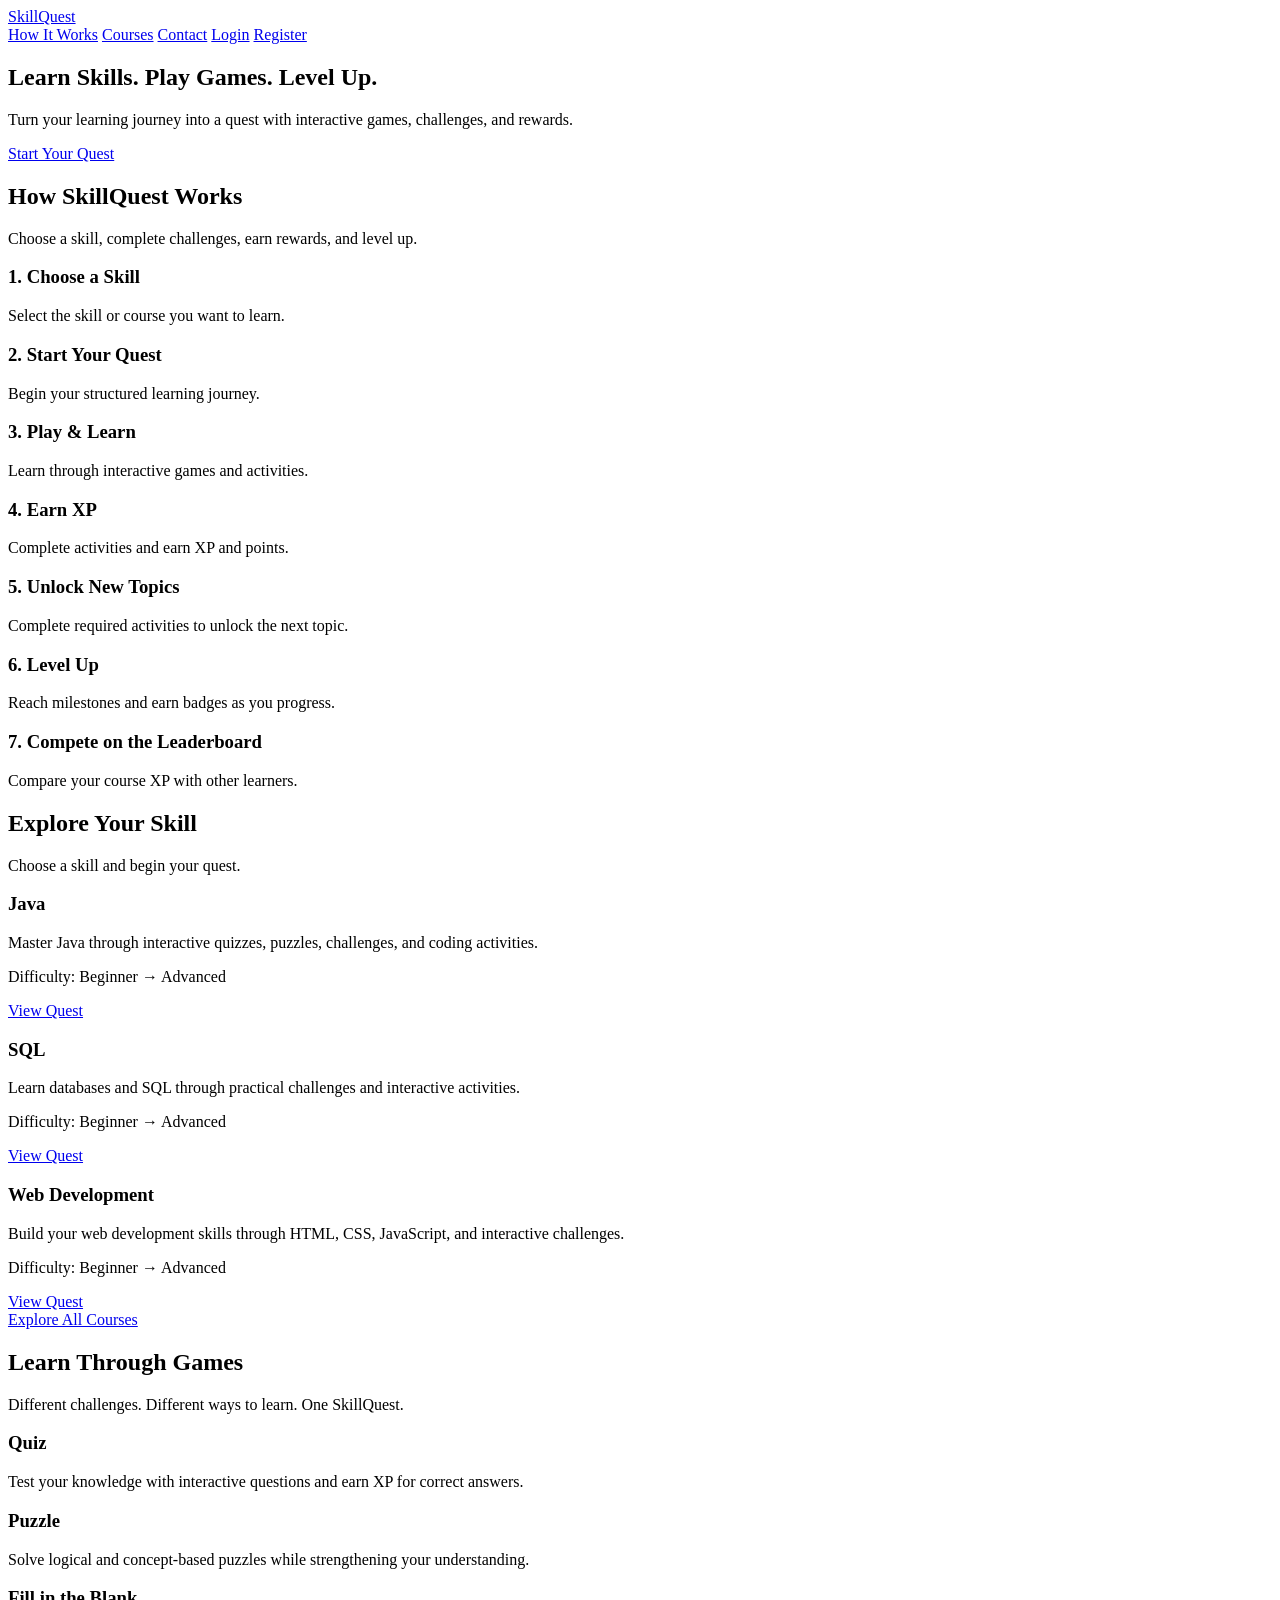
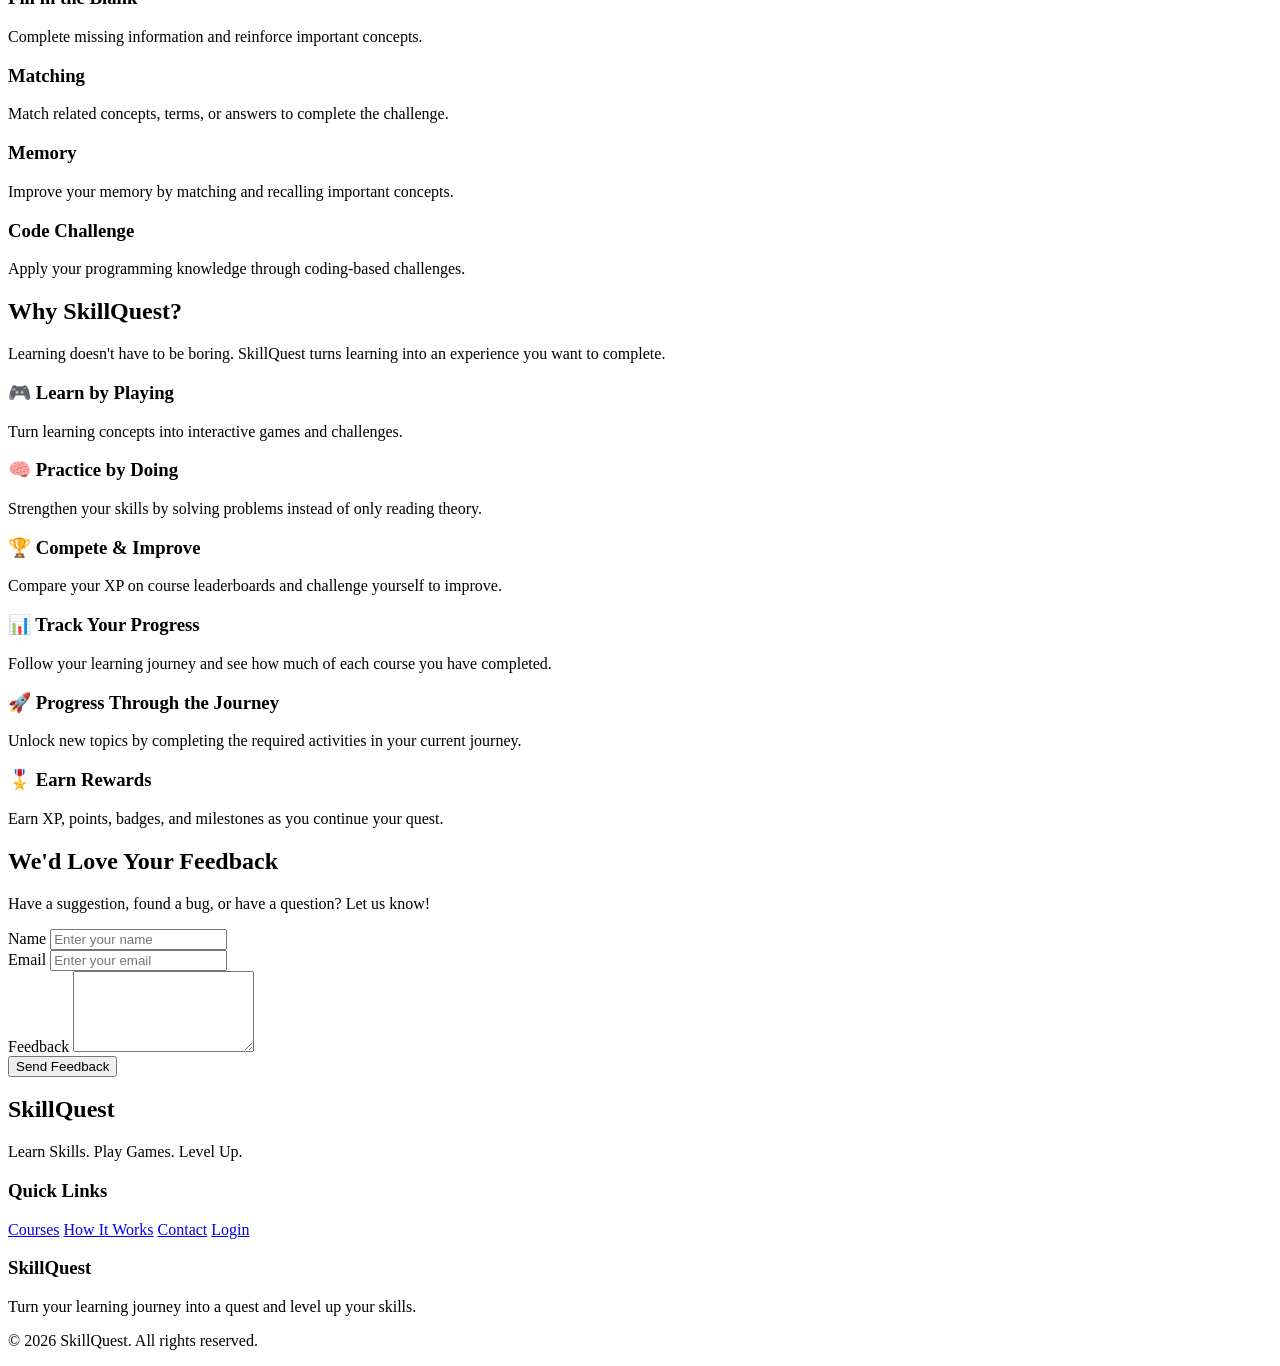
==== SkillQuest Frontend/index.html @ f0b26247 "Complete SkillQuest landing page HTML structure" ====
<!DOCTYPE html>
<html lang="en">
<head>
    <meta charset="UTF-8">
    <meta name="viewport" content="width=device-width, initial-scale=1.0">
    <title>SkillQuest</title>
    <link rel="stylesheet" href="css/style.css">
</head>

<body>

    <header>
        <nav>
            <a href="index.html">SkillQuest</a>

            <div>
                <a href="#how-it-works">How It Works</a>
                <a href="#courses">Courses</a>
                <a href="#contact">Contact</a>
                <a href="pages/login.html">Login</a>
                <a href="pages/register.html">Register</a>
            </div>
        </nav>
    </header>

    <section id="hero">

        <h1>Learn Skills. Play Games. Level Up.</h1>

        <p>
        Turn your learning journey into a quest with interactive games,
        challenges, and rewards.
        </p>

        <a href="#courses">Start Your Quest</a>

    </section>

    <section id="how-it-works">

        <h2>How SkillQuest Works</h2>

        <p>Choose a skill, complete challenges, earn rewards, and level up.</p>

        <div>

            <article>
                <h3>1. Choose a Skill</h3>
                <p>Select the skill or course you want to learn.</p>
            </article>

            <article>
                <h3>2. Start Your Quest</h3>
                <p>Begin your structured learning journey.</p>
            </article>

            <article>
                <h3>3. Play & Learn</h3>
                <p>Learn through interactive games and activities.</p>
            </article>

            <article>
                <h3>4. Earn XP</h3>
                <p>Complete activities and earn XP and points.</p>
            </article>

            <article>
                <h3>5. Unlock New Topics</h3>
                <p>Complete required activities to unlock the next topic.</p>
            </article>

            <article>
                <h3>6. Level Up</h3>
                <p>Reach milestones and earn badges as you progress.</p>
            </article>

            <article>
                <h3>7. Compete on the Leaderboard</h3>
                <p>Compare your course XP with other learners.</p>
            </article>

        </div>

    </section>

    <section id="courses">

        <h2>Explore Your Skill</h2>

        <p>Choose a skill and begin your quest.</p>

        <div>

            <article>
                <h3>Java</h3>
                <p>
                    Master Java through interactive quizzes,
                    puzzles, challenges, and coding activities.
                </p>
                <p>Difficulty: Beginner → Advanced</p>
                <a href="pages/courses.html">View Quest</a>
            </article>

            <article>
                <h3>SQL</h3>
                <p>
                    Learn databases and SQL through practical
                    challenges and interactive activities.
                </p>
                <p>Difficulty: Beginner → Advanced</p>
                <a href="pages/courses.html">View Quest</a>
            </article>

            <article>
                <h3>Web Development</h3>
                <p>
                    Build your web development skills through
                    HTML, CSS, JavaScript, and interactive challenges.
                </p>
                <p>Difficulty: Beginner → Advanced</p>
                <a href="pages/courses.html">View Quest</a>
            </article>

        </div>

        <a href="pages/courses.html">Explore All Courses</a>

    </section>

    <section id="game-types">

        <h2>Learn Through Games</h2>

        <p>
            Different challenges. Different ways to learn. One SkillQuest.
        </p>

        <div>

            <article>
                <h3>Quiz</h3>
                <p>
                    Test your knowledge with interactive questions
                    and earn XP for correct answers.
                </p>
            </article>

            <article>
                <h3>Puzzle</h3>
                <p>
                    Solve logical and concept-based puzzles
                    while strengthening your understanding.
                </p>
            </article>

            <article>
                <h3>Fill in the Blank</h3>
                <p>
                    Complete missing information and reinforce
                    important concepts.
                </p>
            </article>

            <article>
                <h3>Matching</h3>
                <p>
                    Match related concepts, terms, or answers
                    to complete the challenge.
                </p>
            </article>

            <article>
                <h3>Memory</h3>
                <p>
                    Improve your memory by matching and recalling
                    important concepts.
                </p>
            </article>

            <article>
                <h3>Code Challenge</h3>
                <p>
                    Apply your programming knowledge through
                    coding-based challenges.
                </p>
            </article>

        </div>

    </section>

    <section id="why-skillquest">

        <h2>Why SkillQuest?</h2>

        <p>
            Learning doesn't have to be boring. SkillQuest turns
            learning into an experience you want to complete.
        </p>

        <div>

            <article>
                <h3>🎮 Learn by Playing</h3>
                <p>
                    Turn learning concepts into interactive games
                    and challenges.
                </p>
            </article>

            <article>
                <h3>🧠 Practice by Doing</h3>
                <p>
                    Strengthen your skills by solving problems
                    instead of only reading theory.
                </p>
            </article>

            <article>
                <h3>🏆 Compete & Improve</h3>
                <p>
                    Compare your XP on course leaderboards
                    and challenge yourself to improve.
                </p>
            </article>

            <article>
                <h3>📊 Track Your Progress</h3>
                <p>
                    Follow your learning journey and see how
                    much of each course you have completed.
                </p>
            </article>

            <article>
                <h3>🚀 Progress Through the Journey</h3>
                <p>
                    Unlock new topics by completing the required
                    activities in your current journey.
                </p>
            </article>

            <article>
                <h3>🎖️ Earn Rewards</h3>
                <p>
                    Earn XP, points, badges, and milestones
                    as you continue your quest.
                </p>
            </article>

        </div>

    </section>

    <section id="contact">

        <h2>We'd Love Your Feedback</h2>

        <p>
            Have a suggestion, found a bug, or have a question?
            Let us know!
        </p>

        <form>

            <div>
                <label for="name">Name</label>
                <input type="text" id="name" name="name" placeholder="Enter your name">
            </div>

            <div>
                <label for="email">Email</label>
                <input type="email" id="email" name="email" placeholder="Enter your email">
            </div>

            <div>
                <label for="message">Feedback</label>
                <textarea
                    id="message"
                    name="message"
                    rows="5"
                    placeholder="Share your feedback or suggestion">
                </textarea>
            </div>

            <button type="submit">Send Feedback</button>

        </form>

    </section>

    <footer>

        <div>

            <h2>SkillQuest</h2>

            <p>Learn Skills. Play Games. Level Up.</p>

        </div>

        <div>

            <h3>Quick Links</h3>

            <a href="#courses">Courses</a>
            <a href="#how-it-works">How It Works</a>
            <a href="#contact">Contact</a>
            <a href="pages/login.html">Login</a>

        </div>

        <div>

            <h3>SkillQuest</h3>

            <p>
                Turn your learning journey into a quest
                and level up your skills.
            </p>

        </div>

        <p>
            &copy; 2026 SkillQuest. All rights reserved.
        </p>

    </footer>
    <script src="js/main.js"></script>
</body>
</html>
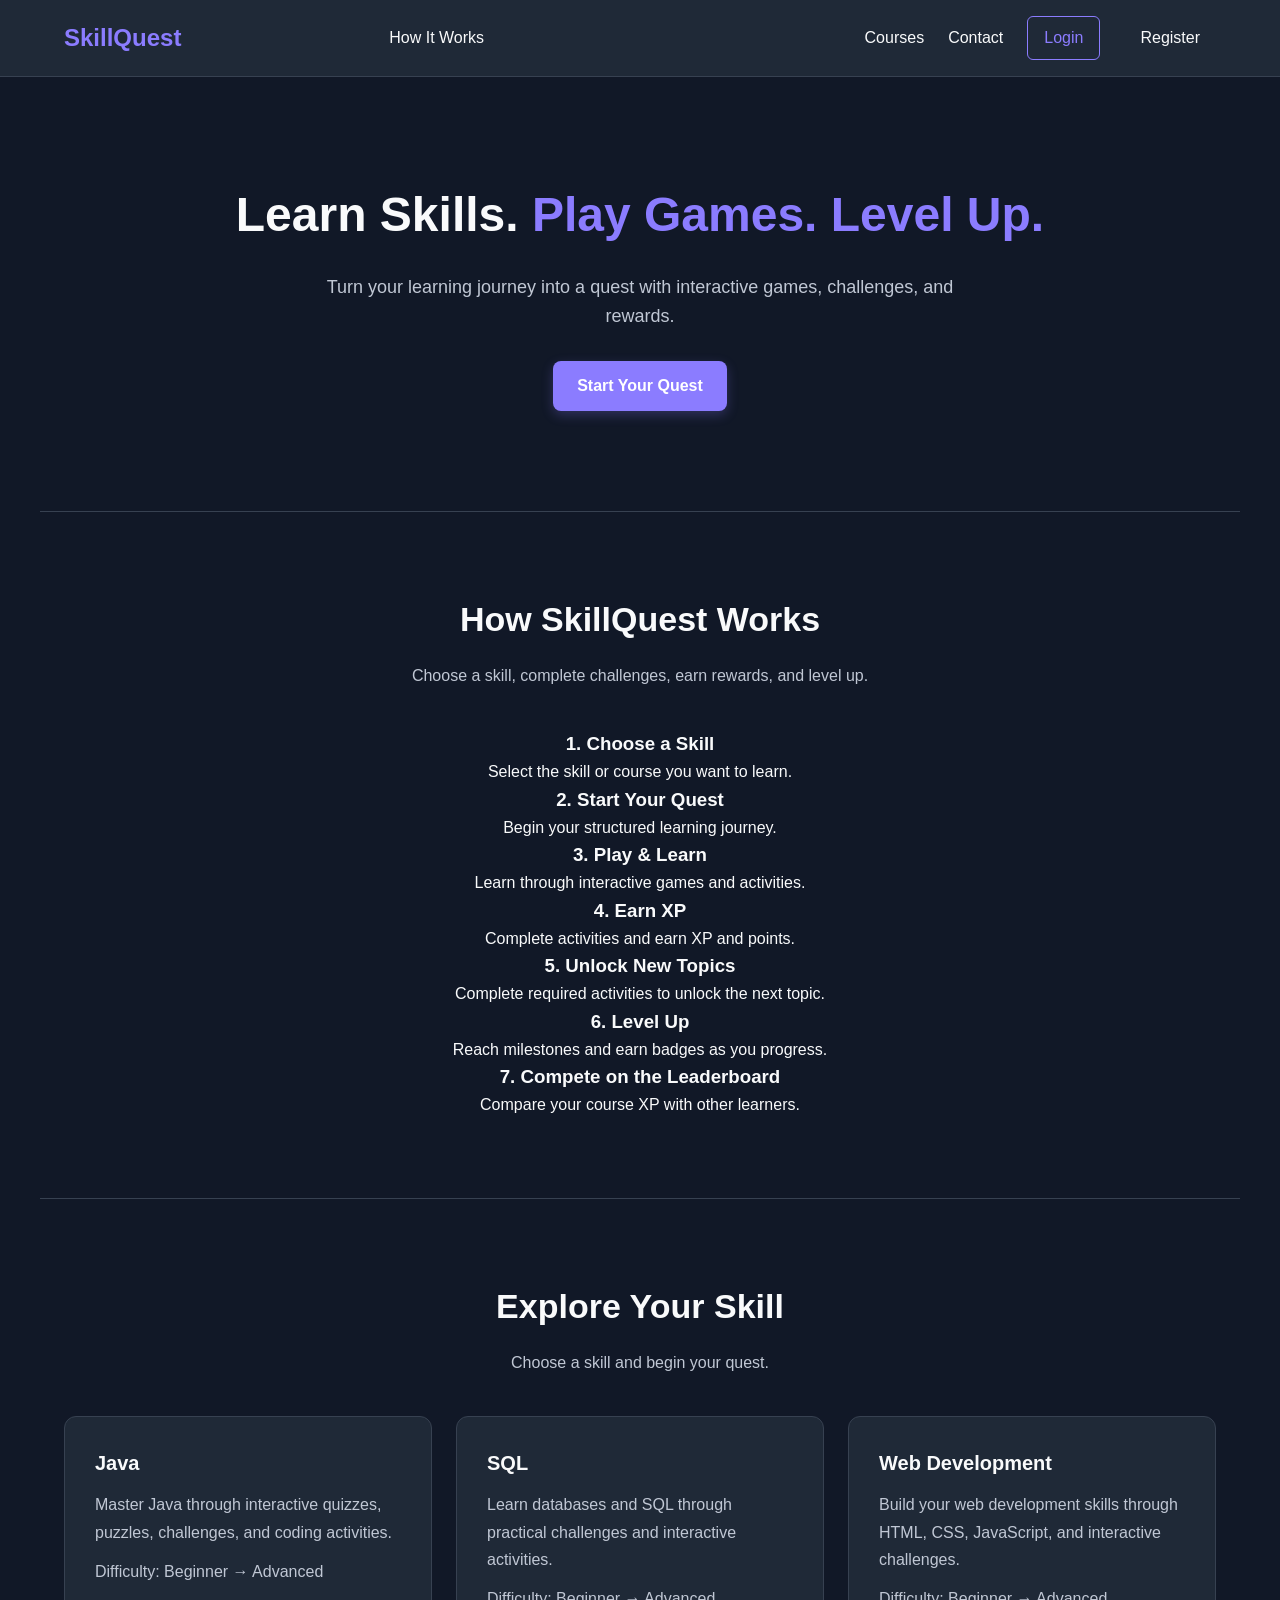
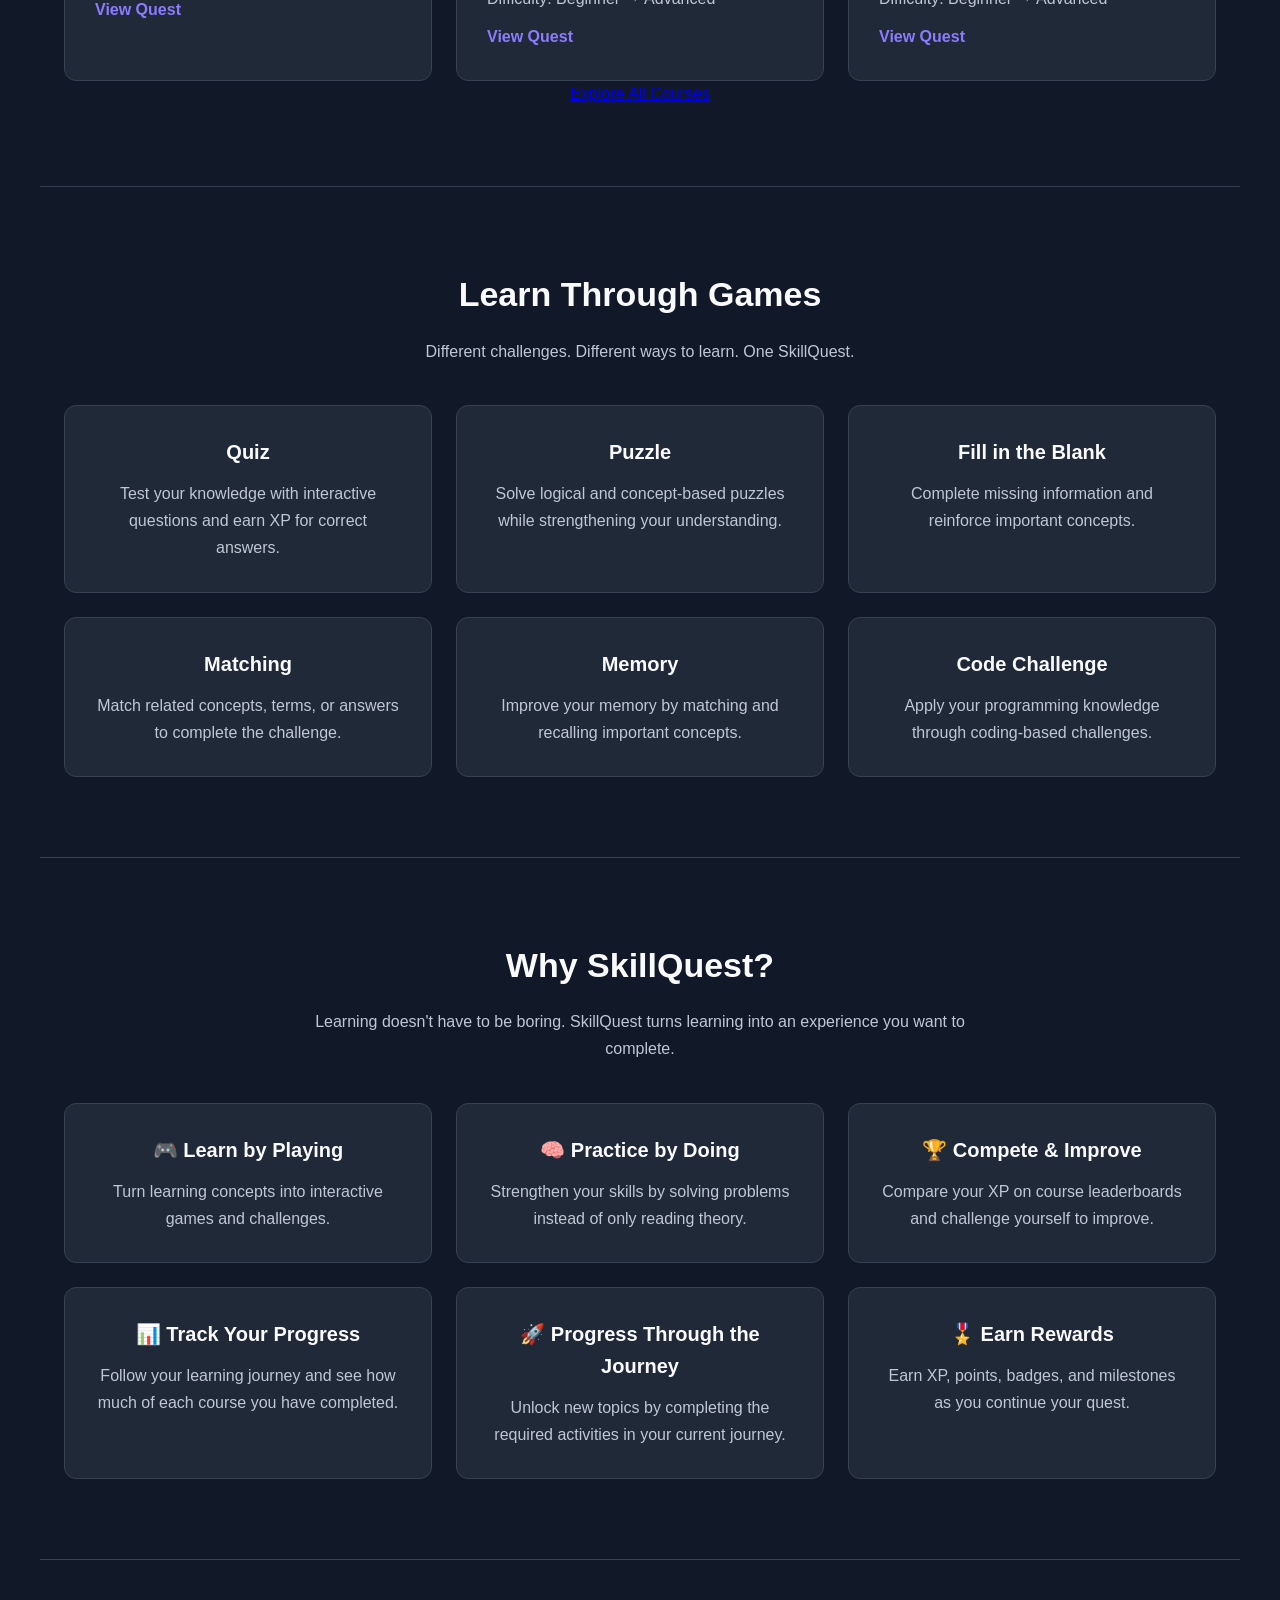
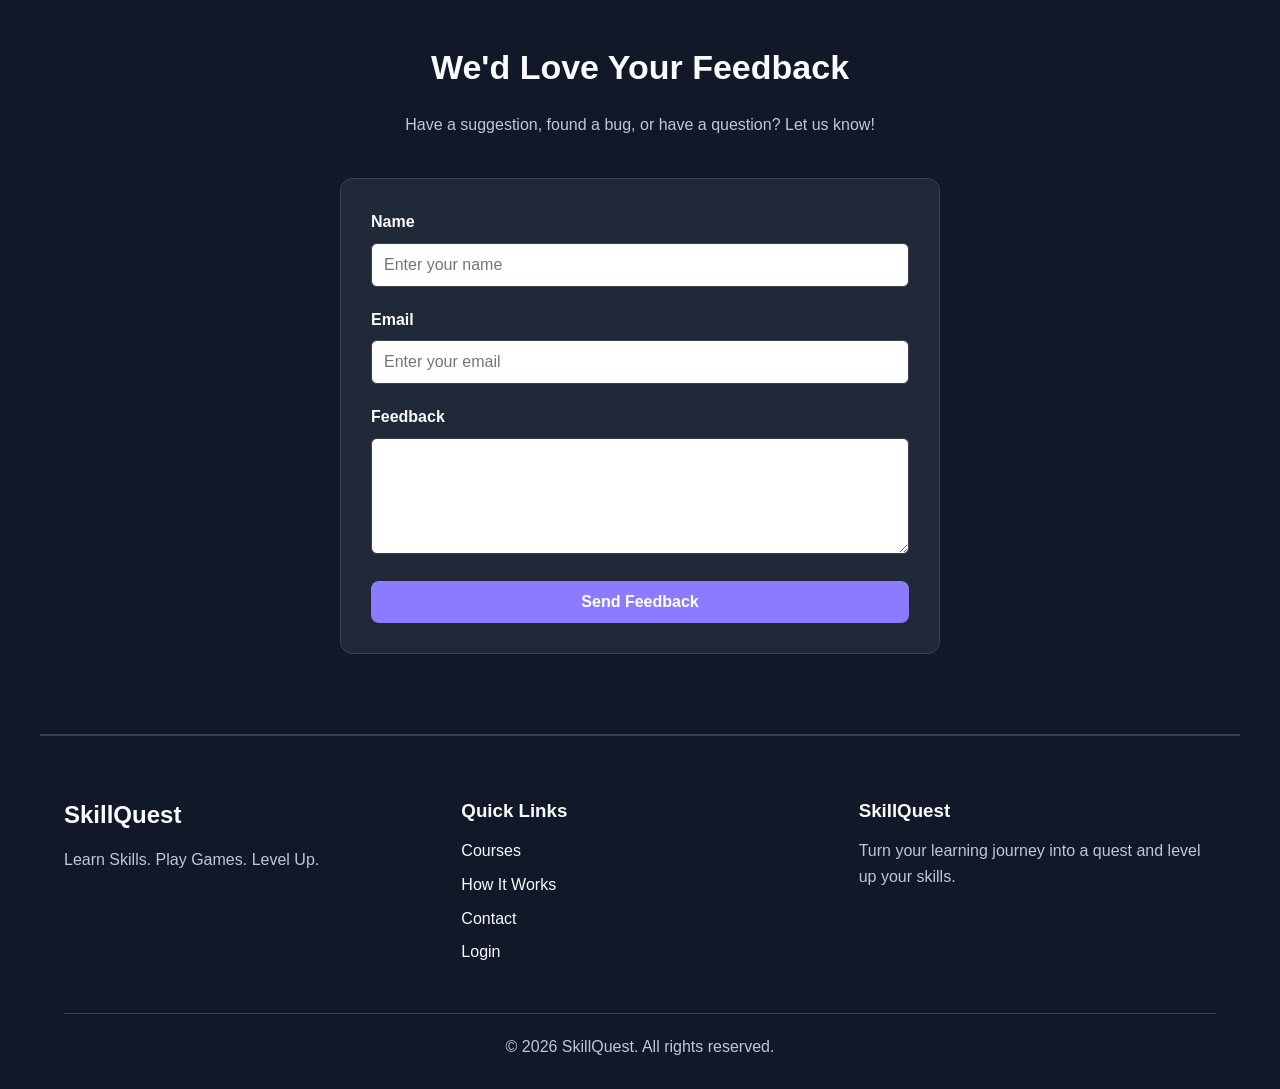
==== commit 0e29634b: "Complete SkillQuest landing page CSS styling" ====
--- a/SkillQuest Frontend/index.html
+++ b/SkillQuest Frontend/index.html
@@ -11,28 +11,28 @@
 
     <header>
         <nav>
-            <a href="index.html">SkillQuest</a>
-
-            <div>
-                <a href="#how-it-works">How It Works</a>
+            <a href="index.html" class="logo">SkillQuest</a>
+
+            <div class="nav-links">
+                <a href="#how-it-works" class="steps-container">How It Works</a>
                 <a href="#courses">Courses</a>
                 <a href="#contact">Contact</a>
-                <a href="pages/login.html">Login</a>
-                <a href="pages/register.html">Register</a>
+                <a href="pages/login.html"  class="nav-button login-button">Login</a>
+                <a href="pages/register.html"  class="nav-button register">Register</a>
             </div>
         </nav>
     </header>
 
     <section id="hero">
 
-        <h1>Learn Skills. Play Games. Level Up.</h1>
+        <h1>Learn Skills. <span>Play Games. Level Up.</span></h1>
 
         <p>
         Turn your learning journey into a quest with interactive games,
         challenges, and rewards.
         </p>
 
-        <a href="#courses">Start Your Quest</a>
+        <a href="#courses" class="cta-button">Start Your Quest</a>
 
     </section>
 
@@ -89,7 +89,7 @@
 
         <p>Choose a skill and begin your quest.</p>
 
-        <div>
+        <div class="courses-container">
 
             <article>
                 <h3>Java</h3>
@@ -135,7 +135,7 @@
             Different challenges. Different ways to learn. One SkillQuest.
         </p>
 
-        <div>
+        <div class="games-container">
 
             <article>
                 <h3>Quiz</h3>
@@ -198,7 +198,7 @@
             learning into an experience you want to complete.
         </p>
 
-        <div>
+        <div class="features-container">
 
             <article>
                 <h3>🎮 Learn by Playing</h3>
--- a/SkillQuest Frontend/css/style.css
+++ b/SkillQuest Frontend/css/style.css
@@ -0,0 +1,565 @@
+* {
+    margin: 0;
+    padding: 0;
+    box-sizing: border-box;
+}
+
+:root {
+    --primary-color: #8b7cff;
+    --secondary-color: #ff6b8a;
+    --accent-color: #22d3b6;
+
+    --background-color: #111827;
+    --surface-color: #1f2937;
+
+    --text-color: #f9fafb;
+    --muted-text-color: #c0c7d4;
+
+    --border-color: #374151;
+
+    --max-width: 1200px;
+}
+
+html {
+    scroll-behavior: smooth;
+}
+
+body {
+    font-family: Arial, sans-serif;
+    background-color: var(--background-color);
+    color: var(--text-color);
+    line-height: 1.6;
+}
+
+header {
+    background-color: var(--surface-color);
+    position: sticky;
+    top: 0;
+    z-index: 1000;
+    border-bottom: 1px solid var(--border-color);
+}
+
+nav {
+    max-width: var(--max-width);
+    margin: 0 auto;
+    padding: 16px 24px;
+
+    display: flex;
+    justify-content: space-between;
+    align-items: center;
+}
+
+.logo {
+    font-size: 24px;
+    font-weight: bold;
+    color: var(--primary-color);
+    text-decoration: none;
+}
+
+.nav-links {
+    display: flex;
+    align-items: center;
+    gap: 24px;
+}
+
+.nav-links a {
+    color: var(--text-color);
+    text-decoration: none;
+    font-weight: 500;
+}
+
+.nav-links a:hover {
+    color: var(--primary-color);
+    transform: translateY(-2px);
+}
+
+.nav-button {
+    padding: 8px 16px;
+    border-radius: 6px;
+    font-weight: 600;
+    transition: transform 0.2s ease, opacity 0.2s ease;
+}
+
+.login-button {
+    border: 1px solid var(--primary-color);
+    color: var(--primary-color) !important;
+}
+
+.register-button {
+    background-color: var(--primary-color);
+    color: white !important;
+}
+
+.login-button:hover {
+    background-color: var(--primary-color);
+    color: white !important;
+}
+
+.register-button:hover {
+    opacity: 0.9;
+}
+
+#hero {
+    max-width: var(--max-width);
+    margin: 0 auto;
+    padding: 100px 24px;
+    text-align: center;
+    border-bottom: 1px solid var(--border-color);
+}
+
+#hero h1 {
+    font-size: 48px;
+    margin-bottom: 20px;
+    color: var(--text-color);
+}
+
+#hero h1 span {
+    color: var(--primary-color);
+}
+
+#hero p {
+    max-width: 700px;
+    margin: 0 auto 30px;
+    color: var(--muted-text-color);
+    font-size: 18px;
+}
+
+.cta-button {
+    display: inline-block;
+    padding: 12px 24px;
+    background-color: var(--primary-color);
+    color: white;
+    text-decoration: none;
+    border-radius: 8px;
+    font-weight: 600;
+    transition: transform 0.2s ease, opacity 0.2s ease;
+    box-shadow: 0 4px 12px rgba(139, 124, 255, 0.25);
+}
+
+.cta-button:hover {
+    opacity: 0.9;
+    transform: translateY(-2px);
+    opacity: 0.9;
+}
+
+#how-it-works {
+    max-width: var(--max-width);
+    margin: 0 auto;
+    padding: 80px 24px;
+    text-align: center;
+    border-bottom: 1px solid var(--border-color);
+}
+
+#how-it-works > p {
+    max-width: 700px;
+    margin: 0 auto 40px;
+    color: var(--muted-text-color);
+}
+
+.steps-container {
+    display: grid;
+    grid-template-columns: repeat(4, 1fr);
+    gap: 24px;
+}
+
+.steps-container article {
+    background-color: var(--surface-color);
+    padding: 24px;
+    border: 1px solid var(--border-color);
+    border-radius: 12px;
+}
+
+.steps-container article h3 {
+    margin-bottom: 12px;
+}
+
+.steps-container article p {
+    color: var(--muted-text-color);
+}
+
+#courses {
+    max-width: var(--max-width);
+    margin: 0 auto;
+    padding: 80px 24px;
+    text-align: center;
+    border-bottom: 1px solid var(--border-color);
+}
+
+#courses > p {
+    max-width: 700px;
+    margin: 0 auto 40px;
+    color: var(--muted-text-color);
+}
+
+.courses-container {
+    display: grid;
+    grid-template-columns: repeat(3, 1fr);
+    gap: 24px;
+}
+
+.courses-container article {
+    background-color: var(--surface-color);
+    padding: 30px;
+    border: 1px solid var(--border-color);
+    border-radius: 12px;
+    text-align: left;
+}
+
+.courses-container article h3 {
+    margin-bottom: 12px;
+}
+
+.courses-container article p {
+    color: var(--muted-text-color);
+    margin-bottom: 12px;
+}
+
+.courses-container article a {
+    color: var(--primary-color);
+    font-weight: 600;
+    text-decoration: none;
+}
+
+.courses-container article:hover {
+    box-shadow: 0 8px 20px rgba(0, 0, 0, 0.25);
+    text-decoration: underline;
+}
+
+#game-types {
+    max-width: var(--max-width);
+    margin: 0 auto;
+    padding: 80px 24px;
+    text-align: center;
+    border-bottom: 1px solid var(--border-color);
+}
+
+#game-types > p {
+    max-width: 700px;
+    margin: 0 auto 40px;
+    color: var(--muted-text-color);
+}
+
+.games-container {
+    display: grid;
+    grid-template-columns: repeat(3, 1fr);
+    gap: 24px;
+}
+
+.games-container article {
+    background-color: var(--surface-color);
+    padding: 30px;
+    border: 1px solid var(--border-color);
+    border-radius: 12px;
+}
+
+.games-container article h3 {
+    margin-bottom: 12px;
+}
+
+.games-container article p {
+    color: var(--muted-text-color);
+}
+
+.games-container article:hover {
+    box-shadow: 0 8px 20px rgba(0, 0, 0, 0.25);
+}
+
+#why-skillquest {
+    max-width: var(--max-width);
+    margin: 0 auto;
+    padding: 80px 24px;
+    text-align: center;
+    border-bottom: 1px solid var(--border-color);
+}
+
+#why-skillquest > p {
+    max-width: 700px;
+    margin: 0 auto 40px;
+    color: var(--muted-text-color);
+}
+
+.features-container {
+    display: grid;
+    grid-template-columns: repeat(3, 1fr);
+    gap: 24px;
+}
+
+.features-container article {
+    background-color: var(--surface-color);
+    padding: 30px;
+    border: 1px solid var(--border-color);
+    border-radius: 12px;
+}
+
+.features-container article h3 {
+    margin-bottom: 12px;
+}
+
+.features-container article p {
+    color: var(--muted-text-color);
+}
+
+.features-container article:hover {
+    box-shadow: 0 8px 20px rgba(0, 0, 0, 0.25);
+}
+
+#contact {
+    max-width: var(--max-width);
+    margin: 0 auto;
+    padding: 80px 24px;
+    text-align: center;
+    border-bottom: 1px solid var(--border-color);
+}
+
+#contact > p {
+    max-width: 700px;
+    margin: 0 auto 40px;
+    color: var(--muted-text-color);
+}
+
+#contact form {
+    max-width: 600px;
+    margin: 0 auto;
+    padding: 30px;
+    background-color: var(--surface-color);
+    border: 1px solid var(--border-color);
+    border-radius: 12px;
+    text-align: left;
+}
+
+#contact form > div {
+    margin-bottom: 20px;
+}
+
+#contact label {
+    display: block;
+    margin-bottom: 8px;
+    font-weight: 600;
+}
+
+#contact input,
+#contact textarea {
+    width: 100%;
+    padding: 12px;
+    border: 1px solid var(--border-color);
+    border-radius: 6px;
+    font-family: inherit;
+    font-size: 16px;
+}
+
+#contact button {
+    width: 100%;
+    padding: 12px;
+    background-color: var(--primary-color);
+    color: white;
+    border: none;
+    border-radius: 8px;
+    font-size: 16px;
+    font-weight: 600;
+    cursor: pointer;
+}
+
+#contact button:hover {
+    opacity: 0.9;
+}
+
+footer {
+    max-width: var(--max-width);
+    margin: 0 auto;
+    padding: 60px 24px 30px;
+
+    display: grid;
+    grid-template-columns: 1fr 1fr 1fr;
+    gap: 40px;
+
+    border-top: 1px solid var(--border-color);
+}
+
+footer h2,
+footer h3 {
+    margin-bottom: 12px;
+}
+
+footer p {
+    color: var(--muted-text-color);
+}
+
+footer a {
+    display: block;
+    margin-bottom: 8px;
+    color: var(--text-color);
+    text-decoration: none;
+}
+
+footer a:hover {
+    color: var(--primary-color);
+}
+
+footer > p {
+    grid-column: 1 / -1;
+    text-align: center;
+    padding-top: 20px;
+    border-top: 1px solid var(--border-color);
+}
+
+#game-types {
+    border-bottom: 1px solid var(--border-color);
+}
+
+#why-skillquest {
+    border-bottom: 1px solid var(--border-color);
+}
+
+.steps-container article {
+    transition: transform 0.2s ease, border-color 0.2s ease;
+}
+
+.courses-container article,
+.games-container article,
+.features-container article {
+    transition: transform 0.2s ease, border-color 0.2s ease, box-shadow 0.2s ease;
+}
+
+.steps-container article p,
+.courses-container article p,
+.games-container article p,
+.features-container article p {
+    line-height: 1.7;
+}
+
+.steps-container article h3,
+.courses-container article h3,
+.games-container article h3,
+.features-container article h3 {
+    font-size: 20px;
+    margin-bottom: 12px;
+}
+
+.steps-container article:hover,
+.courses-container article:hover,
+.games-container article:hover,
+.features-container article:hover {
+    transform: translateY(-4px);
+    border-color: var(--primary-color);
+}
+
+#how-it-works h2,
+#courses h2,
+#game-types h2,
+#why-skillquest h2,
+#contact h2 {
+    font-size: 34px;
+    margin-bottom: 16px;
+}
+
+#how-it-works > p,
+#courses > p,
+#game-types > p,
+#why-skillquest > p,
+#contact > p {
+    line-height: 1.7;
+}
+
+@media (max-width: 900px) {
+    .steps-container,
+    .courses-container,
+    .games-container,
+    .features-container {
+        grid-template-columns: repeat(2, 1fr);
+    }
+}
+
+@media (max-width: 600px) {
+    .steps-container,
+    .courses-container,
+    .games-container,
+    .features-container {
+        grid-template-columns: 1fr;
+    }
+}
+
+@media (max-width: 600px) {
+    nav {
+        flex-direction: column;
+        gap: 20px;
+    }
+
+    .nav-links {
+        flex-wrap: wrap;
+        justify-content: center;
+        gap: 12px;
+    }
+}
+@media (max-width: 600px) {
+    .nav-links {
+        gap: 16px;
+    }
+}
+
+@media (max-width: 600px) {
+    #hero {
+        padding: 70px 20px;
+    }
+}
+
+@media (max-width: 600px) {
+    #hero h1 {
+        font-size: 36px;
+    }
+
+    #hero p {
+        font-size: 16px;
+    }
+}
+
+@media (max-width: 600px) {
+    #how-it-works,
+    #courses,
+    #game-types,
+    #why-skillquest,
+    #contact {
+        padding: 60px 20px;
+    }
+}
+
+@media (max-width: 600px) {
+    footer {
+        grid-template-columns: 1fr;
+        gap: 30px;
+        text-align: center;
+    }
+
+    footer a {
+        margin-bottom: 10px;
+    }
+}
+
+@media (max-width: 600px) {
+    #contact form {
+        padding: 20px;
+    }
+
+    #contact input,
+    #contact textarea {
+        font-size: 16px;
+    }
+}
+
+@media (max-width: 600px) {
+    #how-it-works h2,
+    #courses h2,
+    #game-types h2,
+    #why-skillquest h2,
+    #contact h2 {
+        font-size: 28px;
+    }
+}
+
+@media (max-width: 600px) {
+    .steps-container article,
+    .courses-container article,
+    .games-container article,
+    .features-container article {
+        padding: 24px;
+    }
+}
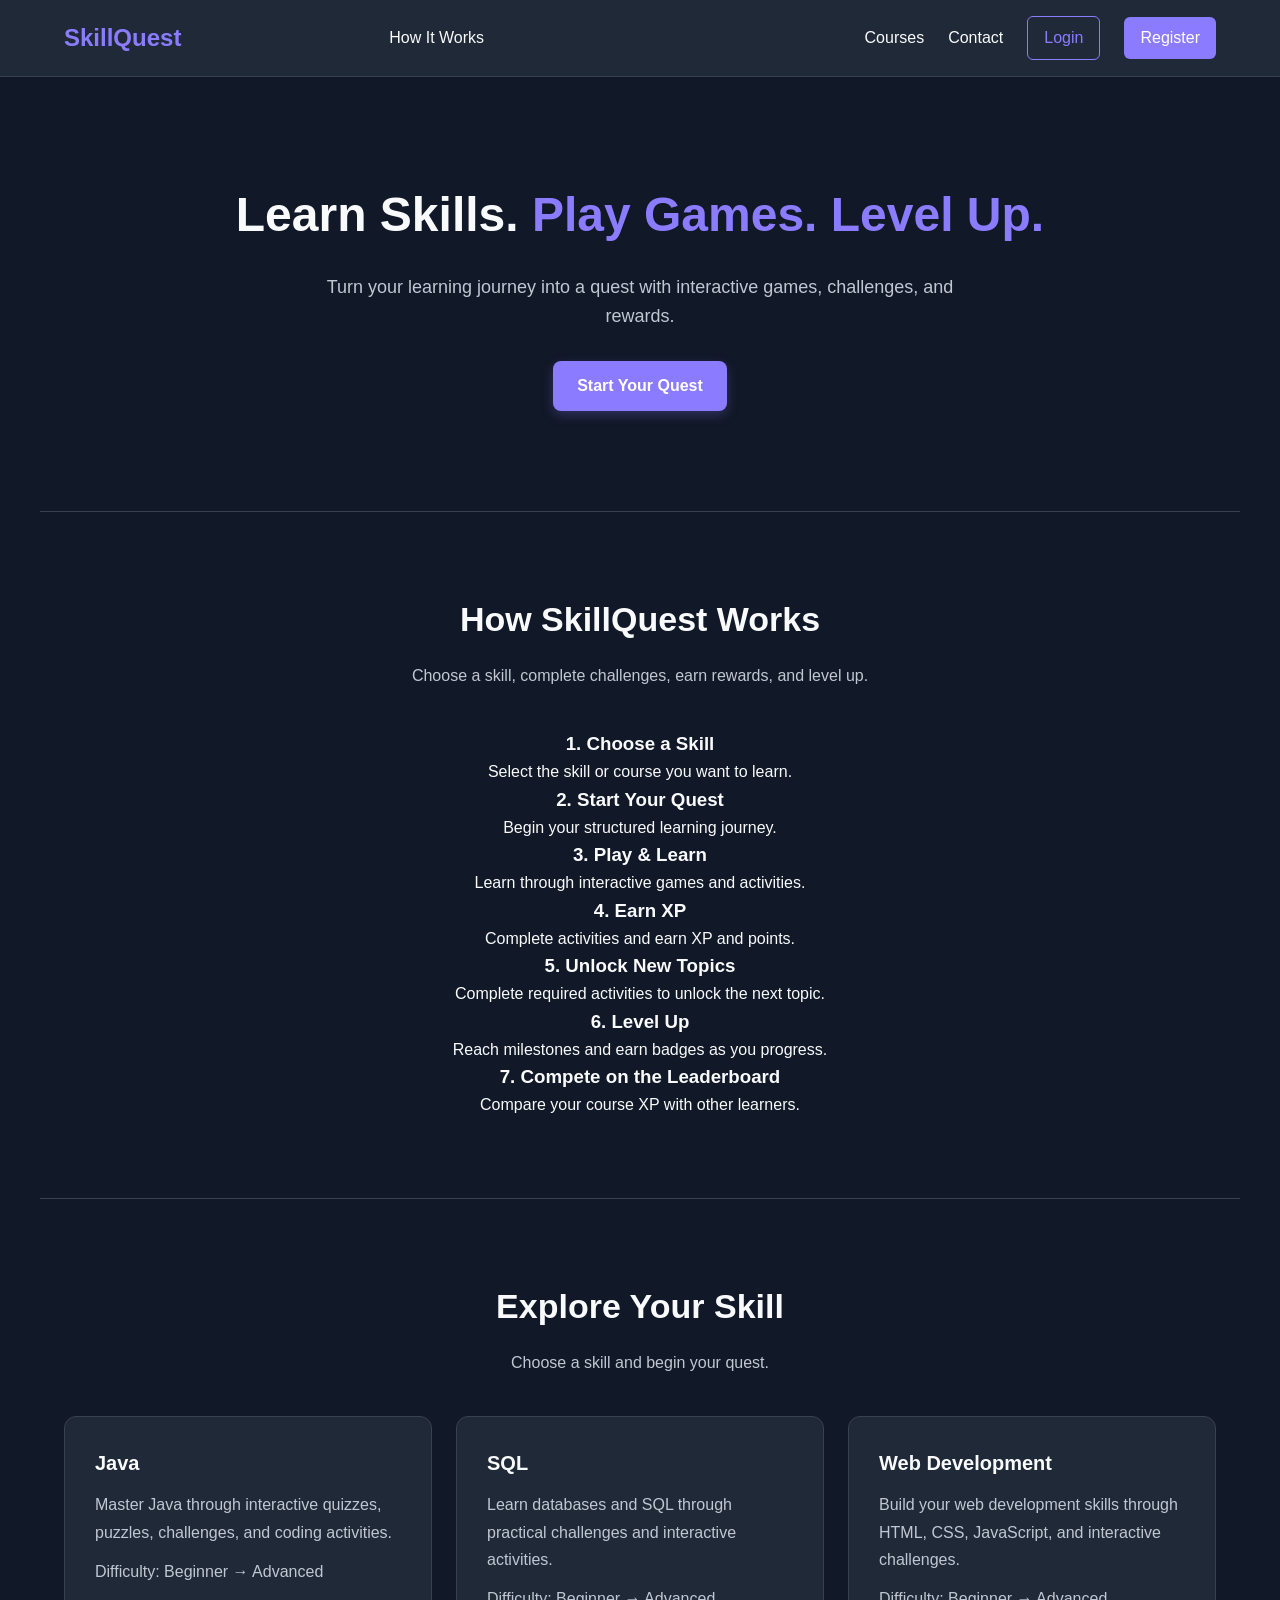
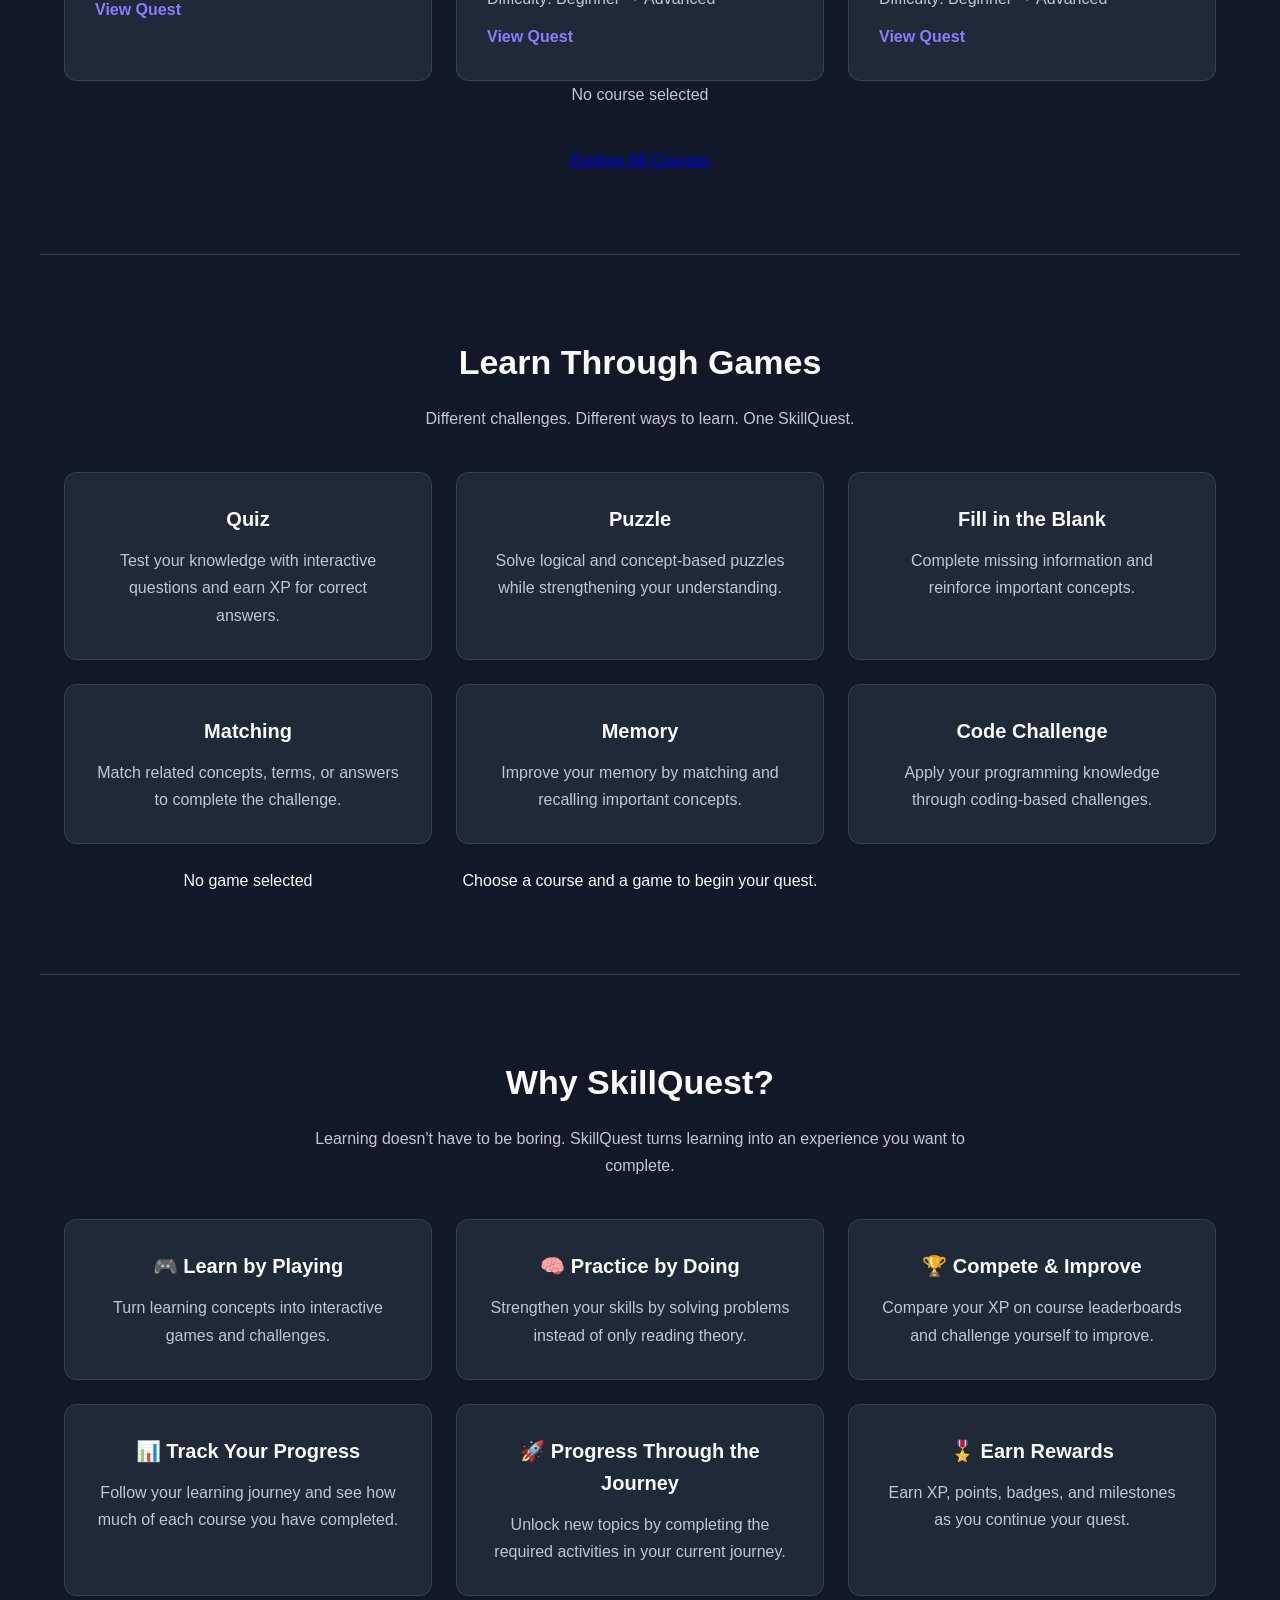
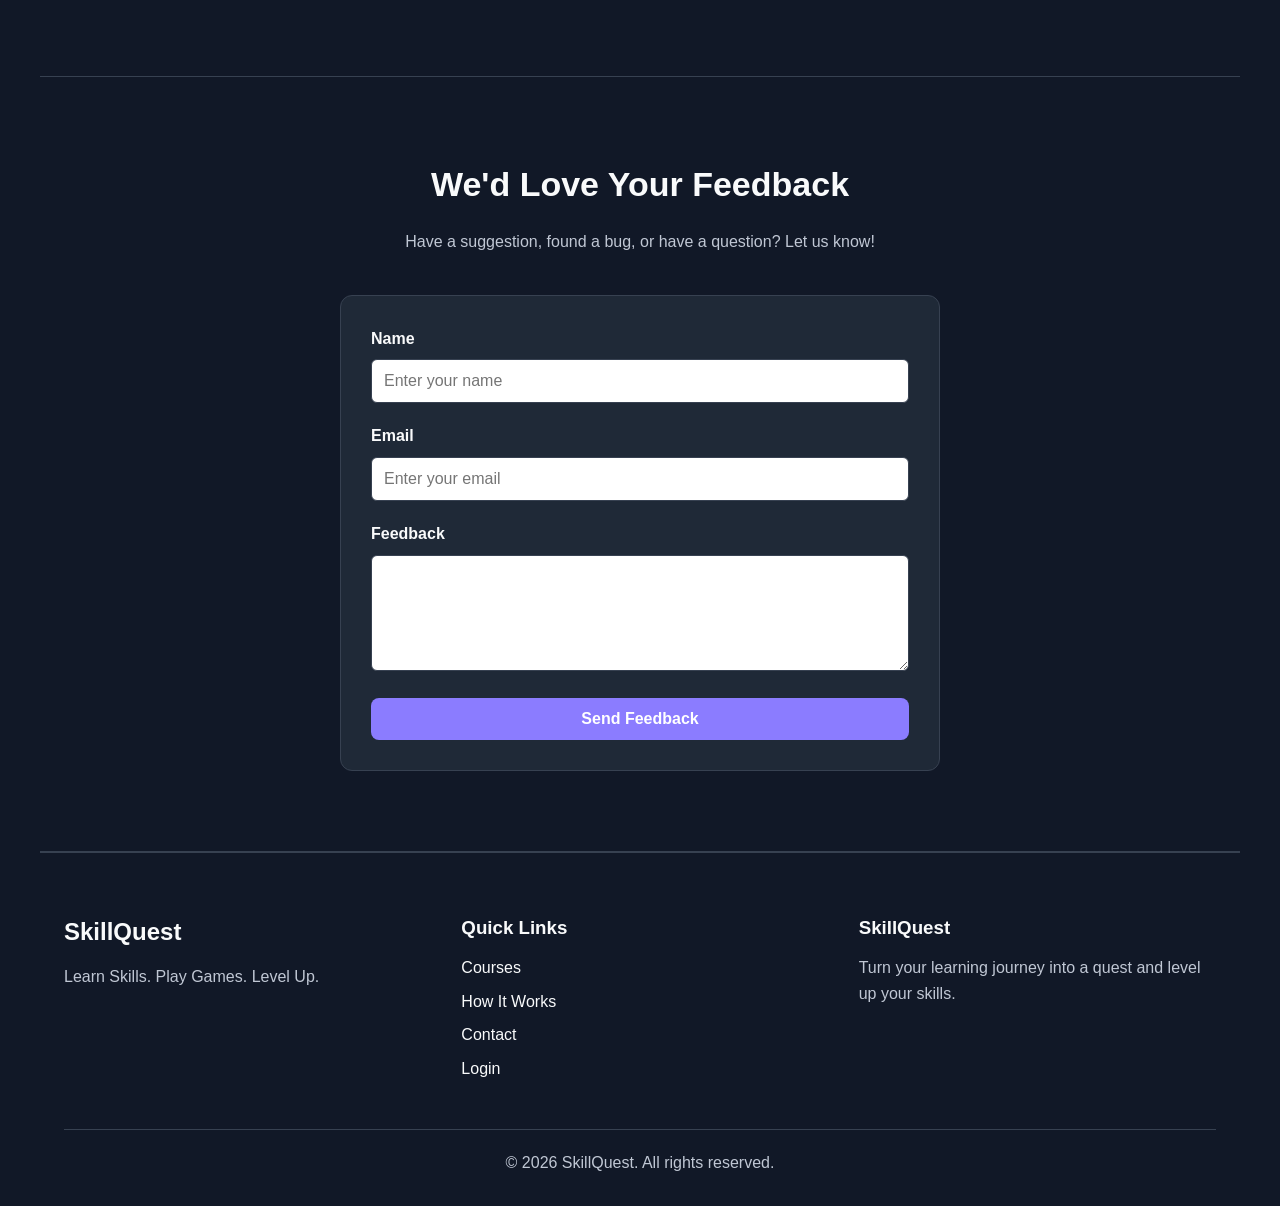
==== commit 836db5fe: "Complete Sprint 4 JavaScript interactions" ====
--- a/SkillQuest Frontend/index.html
+++ b/SkillQuest Frontend/index.html
@@ -18,11 +18,13 @@
                 <a href="#courses">Courses</a>
                 <a href="#contact">Contact</a>
                 <a href="pages/login.html"  class="nav-button login-button">Login</a>
-                <a href="pages/register.html"  class="nav-button register">Register</a>
+                <a href="pages/register.html"  class="nav-button register-button">Register</a>
             </div>
         </nav>
     </header>
 
+
+
     <section id="hero">
 
         <h1>Learn Skills. <span>Play Games. Level Up.</span></h1>
@@ -91,7 +93,7 @@
 
         <div class="courses-container">
 
-            <article>
+            <article class="course-card">
                 <h3>Java</h3>
                 <p>
                     Master Java through interactive quizzes,
@@ -101,7 +103,7 @@
                 <a href="pages/courses.html">View Quest</a>
             </article>
 
-            <article>
+            <article class="course-card">
                 <h3>SQL</h3>
                 <p>
                     Learn databases and SQL through practical
@@ -111,7 +113,7 @@
                 <a href="pages/courses.html">View Quest</a>
             </article>
 
-            <article>
+            <article class="course-card">
                 <h3>Web Development</h3>
                 <p>
                     Build your web development skills through
@@ -123,12 +125,13 @@
 
         </div>
 
-        <a href="pages/courses.html">Explore All Courses</a>
+       <p id="selectedCourse">No course selected</p>
+       <a href="pages/courses.html">Explore All Courses</a>
 
     </section>
 
     <section id="game-types">
-
+          
         <h2>Learn Through Games</h2>
 
         <p>
@@ -137,7 +140,7 @@
 
         <div class="games-container">
 
-            <article>
+            <article class="game-card">
                 <h3>Quiz</h3>
                 <p>
                     Test your knowledge with interactive questions
@@ -145,7 +148,7 @@
                 </p>
             </article>
 
-            <article>
+            <article class="game-card">
                 <h3>Puzzle</h3>
                 <p>
                     Solve logical and concept-based puzzles
@@ -153,7 +156,7 @@
                 </p>
             </article>
 
-            <article>
+            <article class="game-card">
                 <h3>Fill in the Blank</h3>
                 <p>
                     Complete missing information and reinforce
@@ -161,7 +164,7 @@
                 </p>
             </article>
 
-            <article>
+           <article class="game-card">
                 <h3>Matching</h3>
                 <p>
                     Match related concepts, terms, or answers
@@ -169,7 +172,7 @@
                 </p>
             </article>
 
-            <article>
+            <article class="game-card">
                 <h3>Memory</h3>
                 <p>
                     Improve your memory by matching and recalling
@@ -177,14 +180,15 @@
                 </p>
             </article>
 
-            <article>
+           <article class="game-card">
                 <h3>Code Challenge</h3>
                 <p>
                     Apply your programming knowledge through
                     coding-based challenges.
                 </p>
             </article>
-
+               <p id="selectedGame">No game selected</p>
+                <p id="questSelection">Choose a course and a game to begin your quest.</p>
         </div>
 
     </section>
@@ -261,7 +265,7 @@
             Let us know!
         </p>
 
-        <form>
+       <form id="feedback-form">
 
             <div>
                 <label for="name">Name</label>
@@ -282,7 +286,8 @@
                     placeholder="Share your feedback or suggestion">
                 </textarea>
             </div>
-
+            
+            <p id="form-message"></p>
             <button type="submit">Send Feedback</button>
 
         </form>
--- a/SkillQuest Frontend/css/style.css
+++ b/SkillQuest Frontend/css/style.css
@@ -137,7 +137,6 @@
 }
 
 .cta-button:hover {
-    opacity: 0.9;
     transform: translateY(-2px);
     opacity: 0.9;
 }
@@ -562,4 +561,23 @@
     .features-container article {
         padding: 24px;
     }
-}+}
+
+.success-message {
+    color: var(--accent-color);
+}
+
+.error-message {
+    color: var(--secondary-color);
+}
+
+.course-card.selected {
+    transform: translateY(-5px);
+    border: 2px solid;
+}
+
+.game-card.selected {
+    transform: translateY(-5px);
+    border: 2px solid;
+}
+
